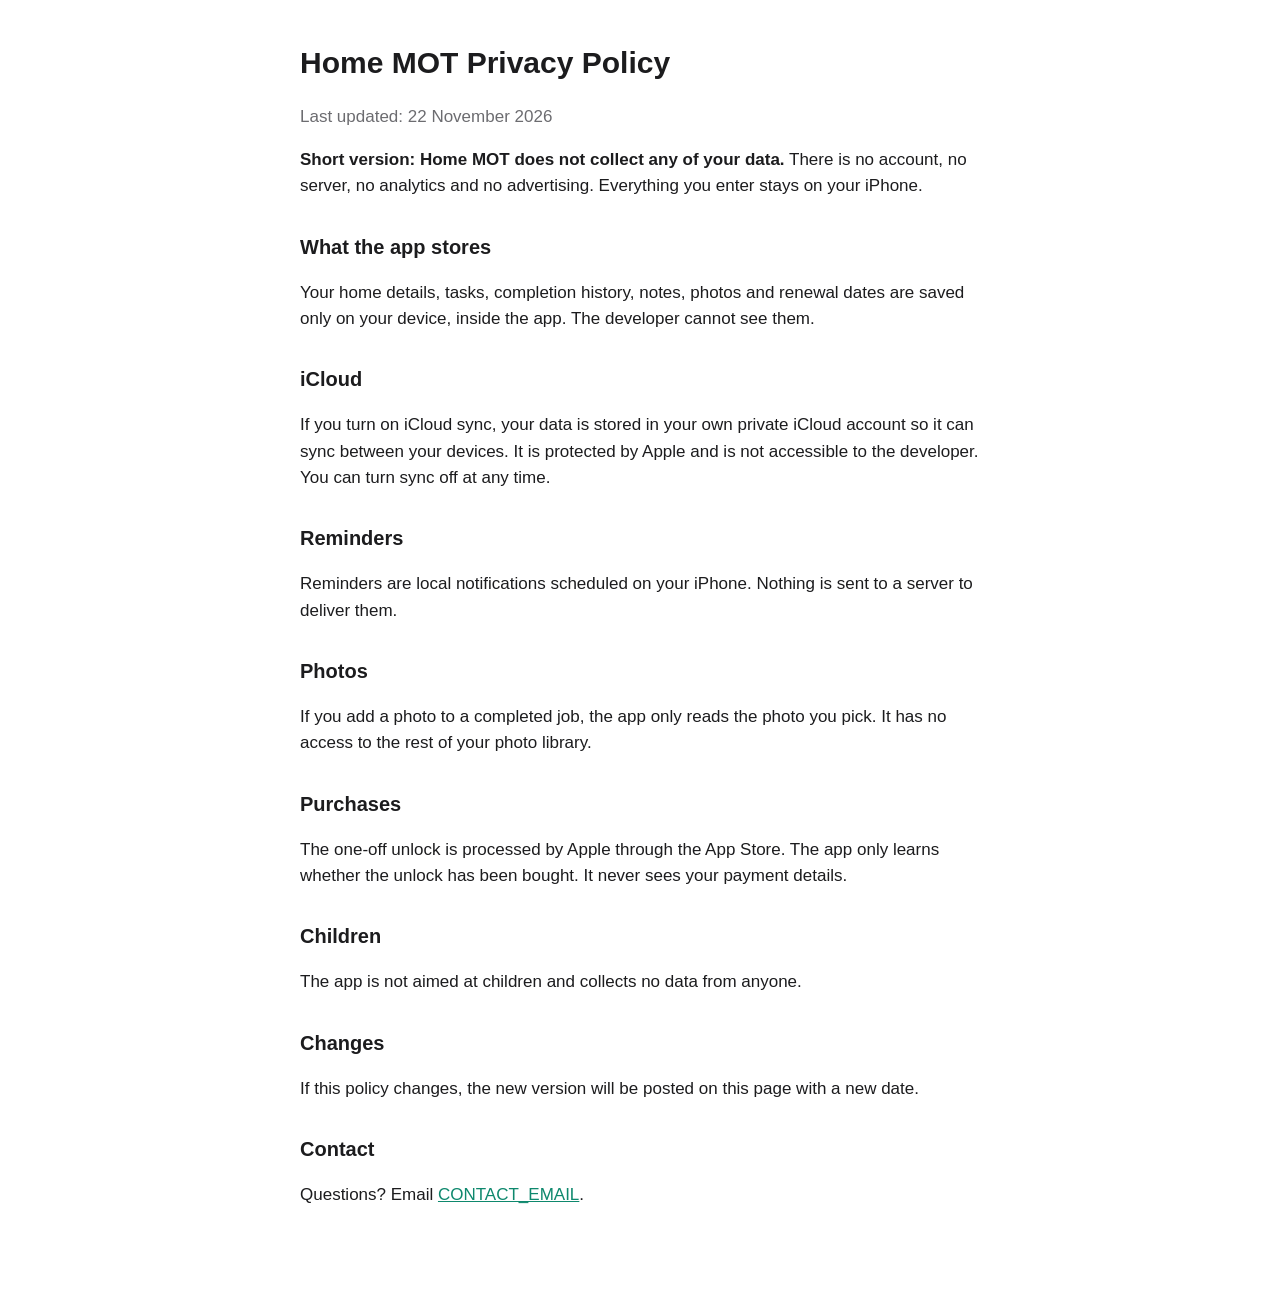
==== privacy.html @ 660ad1a9 "Add files via upload" ====
<!doctype html>
<html lang="en-GB">
<head>
<meta charset="utf-8">
<meta name="viewport" content="width=device-width, initial-scale=1">
<title>Home MOT Privacy Policy</title>
<style>
  :root { --bg: #ffffff; --text: #1c1c1e; --muted: #6c6c70; --accent: #0e886d; }
  @media (prefers-color-scheme: dark) {
    :root { --bg: #000000; --text: #f2f2f7; --muted: #a1a1a6; --accent: #3ece96; }
  }
  body { margin: 0; background: var(--bg); color: var(--text);
         font: 17px/1.55 -apple-system, BlinkMacSystemFont, "Segoe UI", sans-serif; }
  main { max-width: 680px; margin: 0 auto; padding: 40px 16px 64px; }
  h1 { font-size: 30px; margin: 0 0 4px; }
  h2 { font-size: 20px; margin: 32px 0 8px; }
  .muted { color: var(--muted); }
  a { color: var(--accent); }
</style>
</head>
<body>
<main>
  <h1>Home MOT Privacy Policy</h1>
  <p class="muted">Last updated: 22 November 2026</p>

  <p><strong>Short version: Home MOT does not collect any of your data.</strong>
  There is no account, no server, no analytics and no advertising. Everything you
  enter stays on your iPhone.</p>

  <h2>What the app stores</h2>
  <p>Your home details, tasks, completion history, notes, photos and renewal dates
  are saved only on your device, inside the app. The developer cannot see them.</p>

  <h2>iCloud</h2>
  <p>If you turn on iCloud sync, your data is stored in your own private iCloud
  account so it can sync between your devices. It is protected by Apple and
  is not accessible to the developer. You can turn sync off at any time.</p>

  <h2>Reminders</h2>
  <p>Reminders are local notifications scheduled on your iPhone. Nothing is sent
  to a server to deliver them.</p>

  <h2>Photos</h2>
  <p>If you add a photo to a completed job, the app only reads the photo you pick.
  It has no access to the rest of your photo library.</p>

  <h2>Purchases</h2>
  <p>The one-off unlock is processed by Apple through the App Store. The app only
  learns whether the unlock has been bought. It never sees your payment details.</p>

  <h2>Children</h2>
  <p>The app is not aimed at children and collects no data from anyone.</p>

  <h2>Changes</h2>
  <p>If this policy changes, the new version will be posted on this page with a
  new date.</p>

  <h2>Contact</h2>
  <p>Questions? Email <a href="mailto:CONTACT_EMAIL">CONTACT_EMAIL</a>.</p>
</main>
</body>
</html>
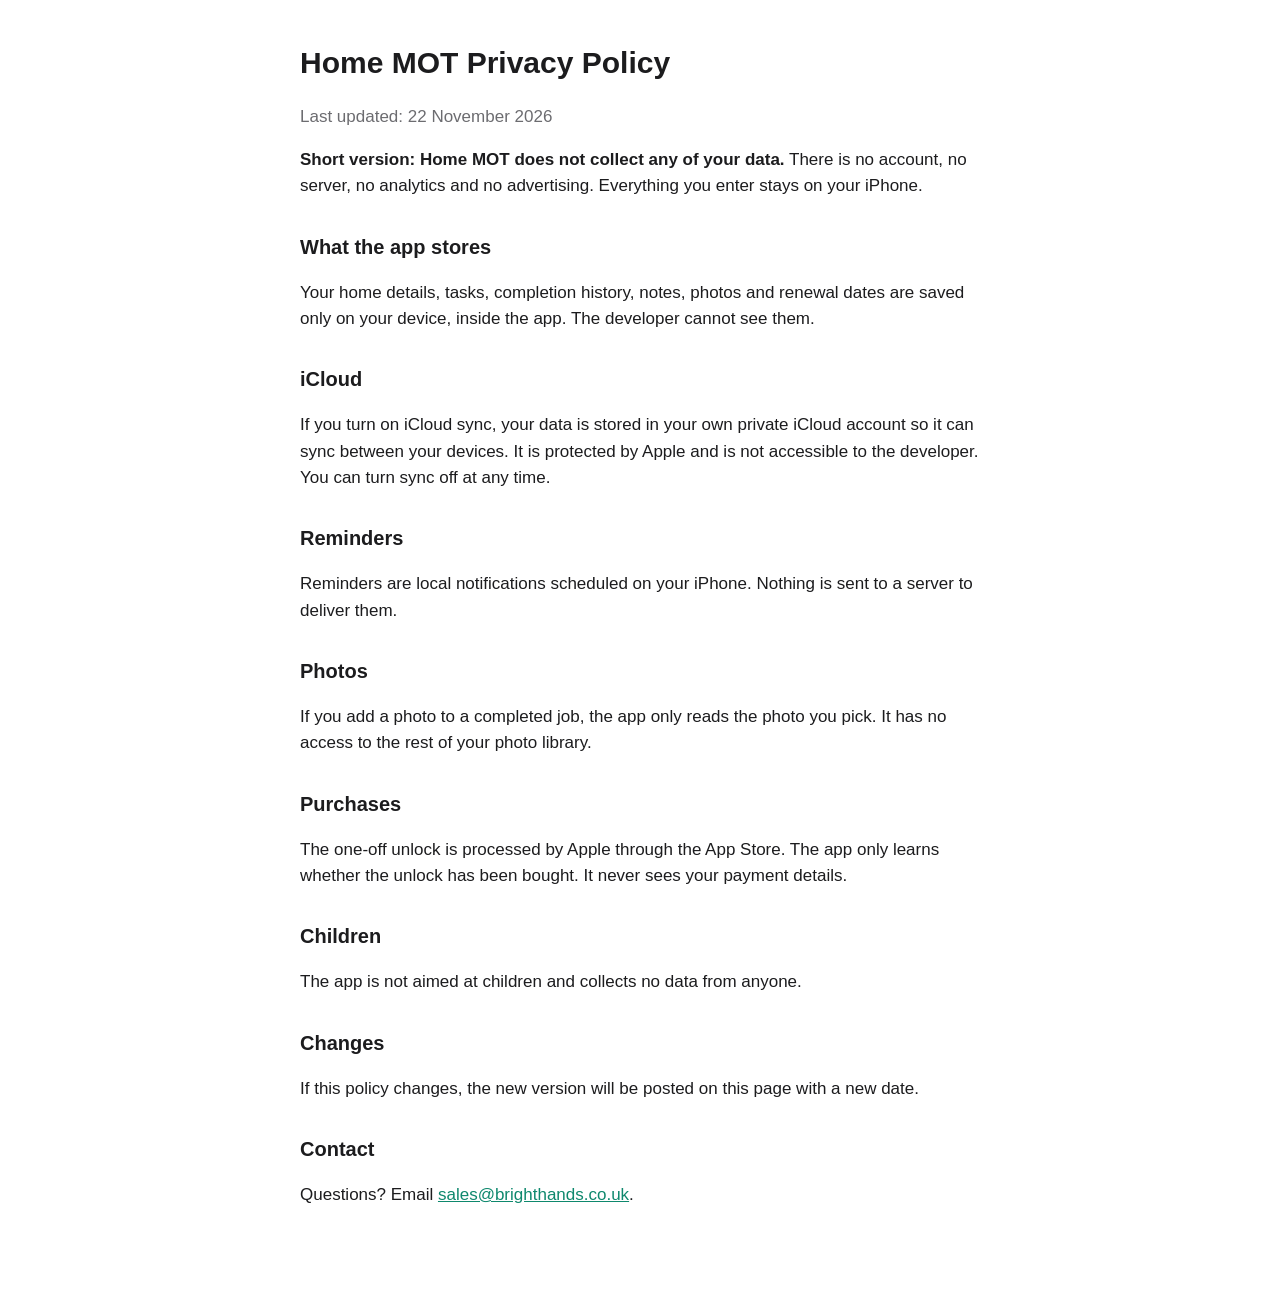
==== commit 14ae9ead: "Add files via upload" ====
--- a/privacy.html
+++ b/privacy.html
@@ -56,7 +56,7 @@
   new date.</p>
 
   <h2>Contact</h2>
-  <p>Questions? Email <a href="mailto:CONTACT_EMAIL">CONTACT_EMAIL</a>.</p>
+  <p>Questions? Email <a href="mailto:sales@brighthands.co.uk">sales@brighthands.co.uk</a>.</p>
 </main>
 </body>
 </html>
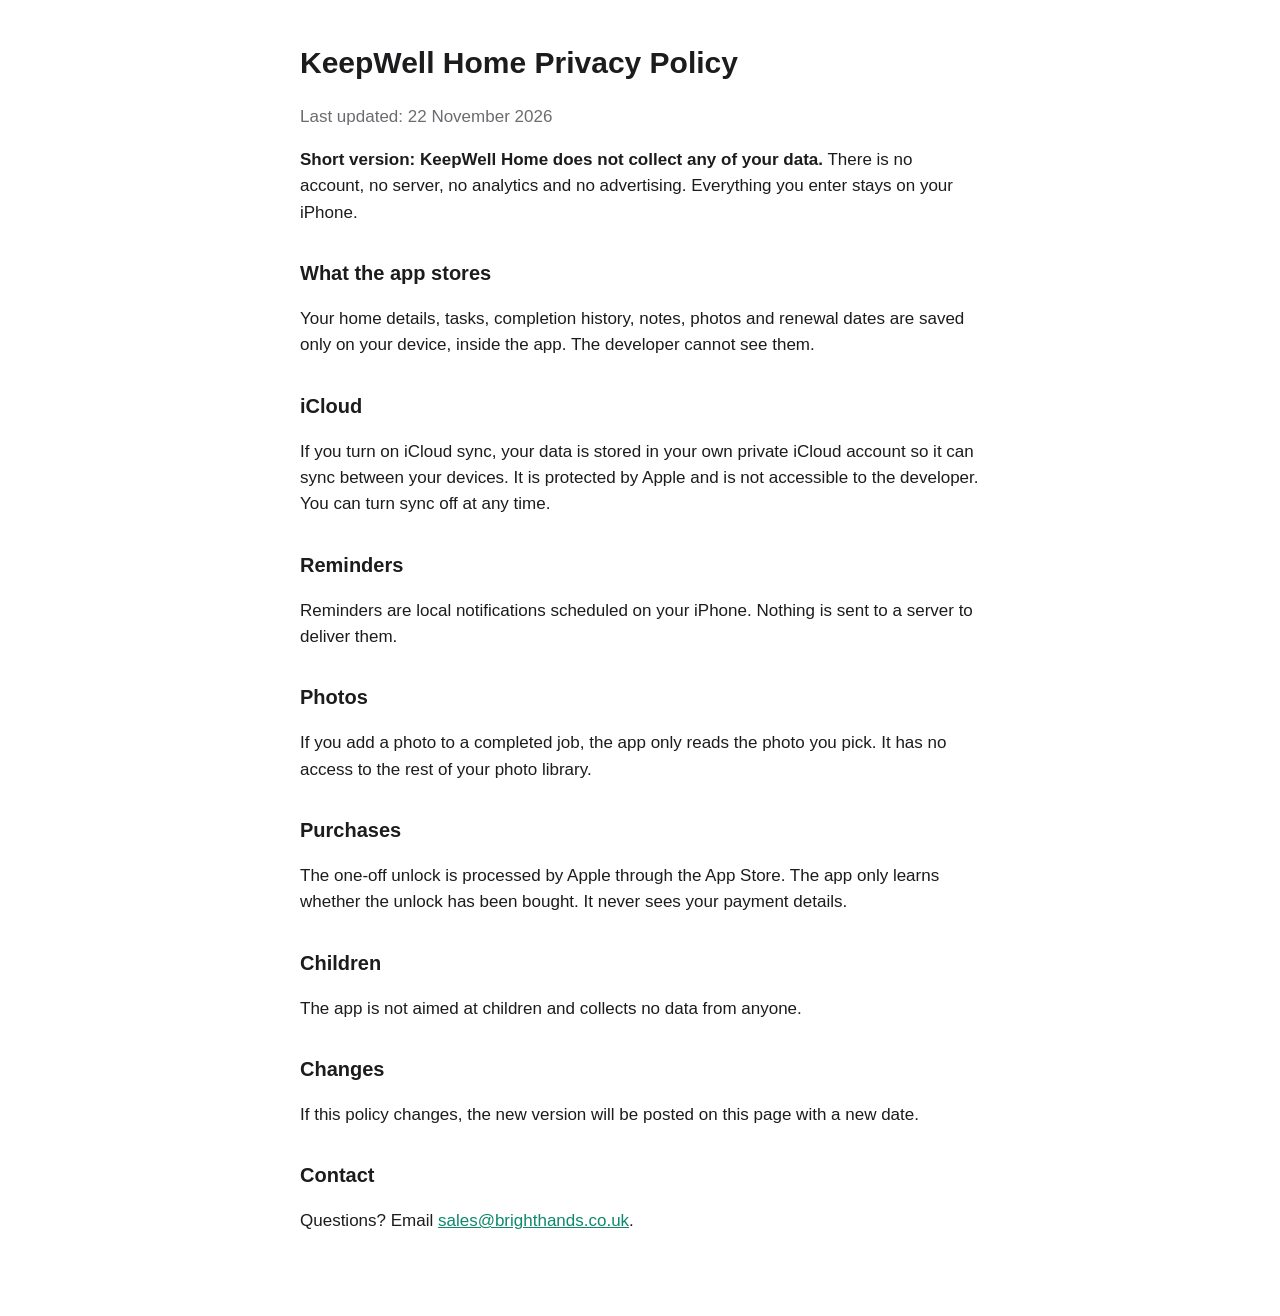
==== commit cd091aac: "Add files via upload" ====
--- a/privacy.html
+++ b/privacy.html
@@ -3,7 +3,7 @@
 <head>
 <meta charset="utf-8">
 <meta name="viewport" content="width=device-width, initial-scale=1">
-<title>Home MOT Privacy Policy</title>
+<title>KeepWell Home Privacy Policy</title>
 <style>
   :root { --bg: #ffffff; --text: #1c1c1e; --muted: #6c6c70; --accent: #0e886d; }
   @media (prefers-color-scheme: dark) {
@@ -20,10 +20,10 @@
 </head>
 <body>
 <main>
-  <h1>Home MOT Privacy Policy</h1>
+  <h1>KeepWell Home Privacy Policy</h1>
   <p class="muted">Last updated: 22 November 2026</p>
 
-  <p><strong>Short version: Home MOT does not collect any of your data.</strong>
+  <p><strong>Short version: KeepWell Home does not collect any of your data.</strong>
   There is no account, no server, no analytics and no advertising. Everything you
   enter stays on your iPhone.</p>
 
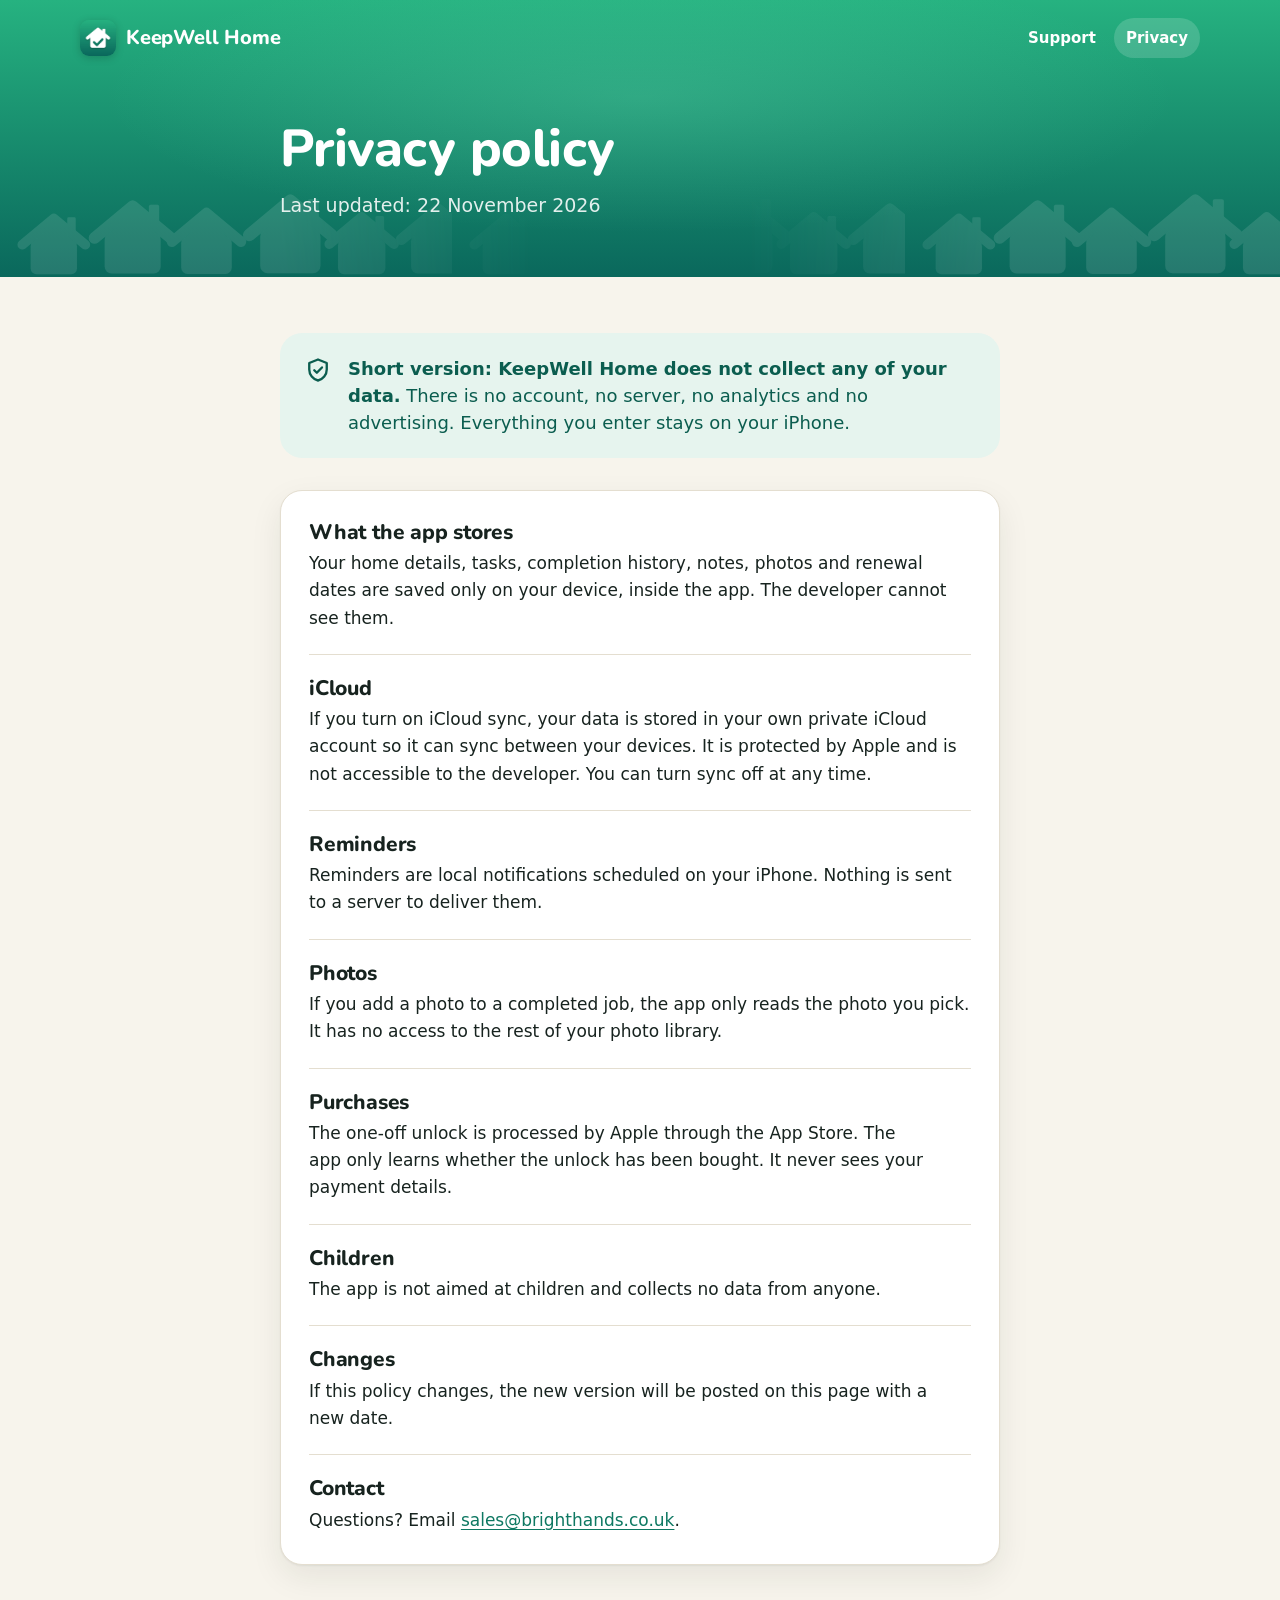
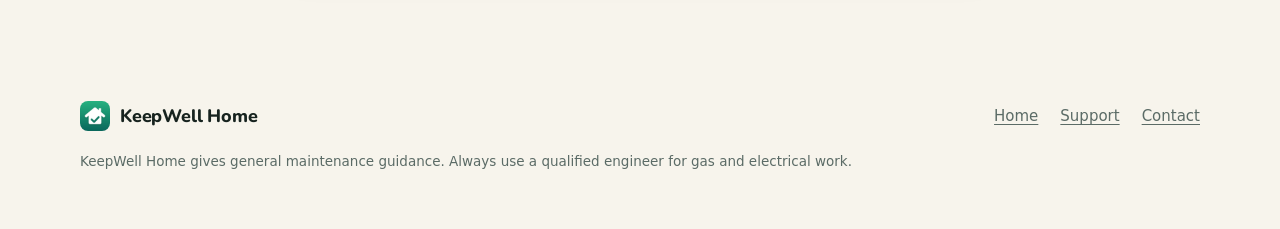
==== commit b57606ed: "Redesign the website in the app's branding New home page with the house mark, the app's greens, a se" ====
--- a/privacy.html
+++ b/privacy.html
@@ -3,60 +3,94 @@
 <head>
 <meta charset="utf-8">
 <meta name="viewport" content="width=device-width, initial-scale=1">
-<title>KeepWell Home Privacy Policy</title>
-<style>
-  :root { --bg: #ffffff; --text: #1c1c1e; --muted: #6c6c70; --accent: #0e886d; }
-  @media (prefers-color-scheme: dark) {
-    :root { --bg: #000000; --text: #f2f2f7; --muted: #a1a1a6; --accent: #3ece96; }
-  }
-  body { margin: 0; background: var(--bg); color: var(--text);
-         font: 17px/1.55 -apple-system, BlinkMacSystemFont, "Segoe UI", sans-serif; }
-  main { max-width: 680px; margin: 0 auto; padding: 40px 16px 64px; }
-  h1 { font-size: 30px; margin: 0 0 4px; }
-  h2 { font-size: 20px; margin: 32px 0 8px; }
-  .muted { color: var(--muted); }
-  a { color: var(--accent); }
-</style>
+<title>Privacy policy: KeepWell Home</title>
+<meta name="description" content="KeepWell Home does not collect any of your data. No account, no server, no analytics and no advertising.">
+<meta name="theme-color" content="#26b280">
+<link rel="icon" href="assets/favicon-32.png" sizes="32x32">
+<link rel="apple-touch-icon" href="assets/apple-touch-icon.png">
+<meta property="og:title" content="KeepWell Home Privacy Policy">
+<meta property="og:image" content="https://keepwellhome.co.uk/assets/og.jpg">
+<link rel="preconnect" href="https://fonts.googleapis.com">
+<link rel="preconnect" href="https://fonts.gstatic.com" crossorigin>
+<link rel="stylesheet" href="https://fonts.googleapis.com/css2?family=Nunito:wght@700;800&display=swap">
+<link rel="stylesheet" href="assets/site.css">
 </head>
 <body>
+
+<header class="topbar">
+  <div class="wrap">
+    <a class="brand" href="./"><img src="assets/apple-touch-icon.png" alt=""><span>KeepWell Home</span></a>
+    <nav class="nav" aria-label="Main">
+      <a href="support.html">Support</a>
+      <a href="privacy.html" aria-current="page">Privacy</a>
+    </nav>
+  </div>
+</header>
+
 <main>
-  <h1>KeepWell Home Privacy Policy</h1>
-  <p class="muted">Last updated: 22 November 2026</p>
+  <div class="band page-band">
+    <div class="narrow">
+      <h1 class="rise">Privacy policy</h1>
+      <p class="rise d1">Last updated: 22 November 2026</p>
+    </div>
+  </div>
 
-  <p><strong>Short version: KeepWell Home does not collect any of your data.</strong>
-  There is no account, no server, no analytics and no advertising. Everything you
-  enter stays on your iPhone.</p>
+  <div class="doc">
+    <div class="narrow">
+      <div class="summary">
+        <svg viewBox="0 0 24 24" fill="none" stroke="currentColor" stroke-width="2" stroke-linecap="round" stroke-linejoin="round" aria-hidden="true"><path d="M12 3 4.5 6v5.5c0 4.6 3.2 8.4 7.5 9.5 4.3-1.1 7.5-4.9 7.5-9.5V6z"/><path d="m8.8 12.2 2.2 2.2 4.4-4.6"/></svg>
+        <p style="margin:0"><strong>Short version: KeepWell Home does not collect any of your data.</strong> There is no account, no server, no analytics and no advertising. Everything you enter stays on your iPhone.</p>
+      </div>
 
-  <h2>What the app stores</h2>
-  <p>Your home details, tasks, completion history, notes, photos and renewal dates
-  are saved only on your device, inside the app. The developer cannot see them.</p>
+      <div class="card">
+        <section>
+          <h2>What the app stores</h2>
+          <p>Your home details, tasks, completion history, notes, photos and renewal dates are saved only on your device, inside the app. The developer cannot see them.</p>
+        </section>
+        <section>
+          <h2>iCloud</h2>
+          <p>If you turn on iCloud sync, your data is stored in your own private iCloud account so it can sync between your devices. It is protected by Apple and is not accessible to the developer. You can turn sync off at any time.</p>
+        </section>
+        <section>
+          <h2>Reminders</h2>
+          <p>Reminders are local notifications scheduled on your iPhone. Nothing is sent to a server to deliver them.</p>
+        </section>
+        <section>
+          <h2>Photos</h2>
+          <p>If you add a photo to a completed job, the app only reads the photo you pick. It has no access to the rest of your photo library.</p>
+        </section>
+        <section>
+          <h2>Purchases</h2>
+          <p>The one-off unlock is processed by Apple through the App Store. The app only learns whether the unlock has been bought. It never sees your payment details.</p>
+        </section>
+        <section>
+          <h2>Children</h2>
+          <p>The app is not aimed at children and collects no data from anyone.</p>
+        </section>
+        <section>
+          <h2>Changes</h2>
+          <p>If this policy changes, the new version will be posted on this page with a new date.</p>
+        </section>
+        <section>
+          <h2>Contact</h2>
+          <p>Questions? Email <a href="mailto:sales@brighthands.co.uk">sales@brighthands.co.uk</a>.</p>
+        </section>
+      </div>
+    </div>
+  </div>
+</main>
 
-  <h2>iCloud</h2>
-  <p>If you turn on iCloud sync, your data is stored in your own private iCloud
-  account so it can sync between your devices. It is protected by Apple and
-  is not accessible to the developer. You can turn sync off at any time.</p>
+<footer class="footer">
+  <div class="wrap">
+    <a class="brand" href="./"><img src="assets/apple-touch-icon.png" alt=""><span>KeepWell Home</span></a>
+    <nav aria-label="Footer">
+      <a href="./">Home</a>
+      <a href="support.html">Support</a>
+      <a href="mailto:sales@brighthands.co.uk">Contact</a>
+    </nav>
+    <p class="small">KeepWell Home gives general maintenance guidance. Always use a qualified engineer for gas and electrical work.</p>
+  </div>
+</footer>
 
-  <h2>Reminders</h2>
-  <p>Reminders are local notifications scheduled on your iPhone. Nothing is sent
-  to a server to deliver them.</p>
-
-  <h2>Photos</h2>
-  <p>If you add a photo to a completed job, the app only reads the photo you pick.
-  It has no access to the rest of your photo library.</p>
-
-  <h2>Purchases</h2>
-  <p>The one-off unlock is processed by Apple through the App Store. The app only
-  learns whether the unlock has been bought. It never sees your payment details.</p>
-
-  <h2>Children</h2>
-  <p>The app is not aimed at children and collects no data from anyone.</p>
-
-  <h2>Changes</h2>
-  <p>If this policy changes, the new version will be posted on this page with a
-  new date.</p>
-
-  <h2>Contact</h2>
-  <p>Questions? Email <a href="mailto:sales@brighthands.co.uk">sales@brighthands.co.uk</a>.</p>
-</main>
 </body>
 </html>
--- a/assets/site.css
+++ b/assets/site.css
@@ -0,0 +1,287 @@
+/* KeepWell Home: shared styles for keepwellhome.co.uk
+   Colours come from the app icon; headings use SF Rounded on Apple devices
+   (ui-rounded) to match the app and the App Store header, with Nunito elsewhere. */
+
+:root {
+  --green-1: #26b280;
+  --green-2: #0a685c;
+  --green-ink: #0e7862;
+  --accent: #0e7862;
+  --paper: #f7f4ec;
+  --card: #ffffff;
+  --ink: #17231f;
+  --muted: #5b6b66;
+  --line: #e4ded0;
+  --chip: #e6f4ee;
+  --chip-ink: #0b5d4f;
+  --shadow: 0 1px 2px rgba(23, 35, 31, .06), 0 12px 32px rgba(23, 35, 31, .08);
+  --round: ui-rounded, "Nunito", "SF Pro Rounded", system-ui, sans-serif;
+  --text: -apple-system, BlinkMacSystemFont, system-ui, "Segoe UI", Roboto, sans-serif;
+  --radius: 22px;
+  color-scheme: light dark;
+}
+
+@media (prefers-color-scheme: dark) {
+  :root {
+    --accent: #3ece96;
+    --paper: #0d1513;
+    --card: #15201d;
+    --ink: #eef3f1;
+    --muted: #9db0aa;
+    --line: #23332e;
+    --chip: #183a31;
+    --chip-ink: #8fe3c2;
+    --shadow: 0 1px 2px rgba(0, 0, 0, .4), 0 12px 32px rgba(0, 0, 0, .35);
+  }
+}
+
+*, *::before, *::after { box-sizing: border-box; }
+
+html { -webkit-text-size-adjust: 100%; }
+
+body {
+  margin: 0;
+  background: var(--paper);
+  color: var(--ink);
+  font: 17px/1.6 var(--text);
+  -webkit-font-smoothing: antialiased;
+}
+
+img { max-width: 100%; display: block; }
+
+a { color: var(--accent); text-underline-offset: 3px; }
+a:hover { text-decoration-thickness: 2px; }
+
+:focus-visible { outline: 3px solid var(--green-1); outline-offset: 3px; border-radius: 6px; }
+
+h1, h2, h3 { font-family: var(--round); line-height: 1.12; letter-spacing: -.01em; margin: 0; text-wrap: balance; }
+p { text-wrap: pretty; }
+
+.wrap { width: min(1120px, 100% - 32px); margin-inline: auto; }
+.narrow { width: min(720px, 100% - 32px); margin-inline: auto; }
+
+/* ---------- Top bar ---------- */
+
+.topbar {
+  position: absolute; inset: 0 0 auto 0; z-index: 5;
+  padding-block: 18px;
+}
+.topbar .wrap { display: flex; align-items: center; justify-content: space-between; gap: 16px; }
+
+.brand {
+  display: inline-flex; align-items: center; gap: 10px;
+  color: #fff; text-decoration: none;
+  font: 800 20px/1 var(--round); letter-spacing: -.01em;
+}
+.brand img { width: 36px; height: 36px; border-radius: 9px; box-shadow: 0 2px 8px rgba(0, 0, 0, .18); }
+
+.nav { display: flex; gap: 6px; }
+.nav a {
+  color: #fff; text-decoration: none; font-weight: 600; font-size: 15px;
+  padding: 8px 12px; border-radius: 999px;
+}
+.nav a:hover, .nav a[aria-current="page"] { background: rgba(255, 255, 255, .16); }
+
+/* ---------- Green band (hero and page titles) ---------- */
+
+.band {
+  position: relative; overflow: hidden; isolation: isolate;
+  color: #fff;
+  background:
+    radial-gradient(60% 70% at 50% 35%, rgba(120, 230, 190, .22), transparent 70%),
+    linear-gradient(180deg, var(--green-1), var(--green-2));
+}
+/* A quiet row of homes along the bottom, as on the App Store header. */
+.band::after {
+  content: ""; position: absolute; inset: auto 0 0 0; height: 150px; z-index: -1;
+  background: url("street.svg") repeat-x left bottom / auto 150px;
+  opacity: .11;
+  -webkit-mask: linear-gradient(90deg, #000 0 22%, transparent 42% 58%, #000 78%);
+          mask: linear-gradient(90deg, #000 0 22%, transparent 42% 58%, #000 78%);
+}
+
+.hero { padding: 112px 0 0; }
+.hero .wrap {
+  display: grid; grid-template-columns: 1.05fr .95fr; align-items: end; gap: 48px;
+}
+.hero-copy { padding-bottom: 96px; }
+.hero h1 { font-size: clamp(42px, 6.4vw, 76px); font-weight: 800; letter-spacing: -.02em; }
+.hero .lede { font-size: clamp(18px, 2vw, 21px); line-height: 1.5; margin: 20px 0 30px; max-width: 30ch; color: rgba(255, 255, 255, .92); }
+
+.mark { width: 84px; height: auto; margin-bottom: 22px; filter: drop-shadow(0 6px 10px rgba(0, 40, 30, .25)); }
+
+.store {
+  display: inline-flex; align-items: center; gap: 12px;
+  background: #fff; color: var(--green-2); text-decoration: none;
+  padding: 12px 20px 12px 16px; border-radius: 999px;
+  font-weight: 700; box-shadow: 0 8px 24px rgba(0, 40, 30, .25);
+}
+.store svg { width: 22px; height: 22px; flex: none; }
+.store small { display: block; font-weight: 600; font-size: 12px; opacity: .75; letter-spacing: .02em; text-transform: uppercase; }
+.store span { line-height: 1.2; }
+.store-note { margin: 14px 0 0; font-size: 14px; color: rgba(255, 255, 255, .8); }
+
+.phone {
+  justify-self: center; width: min(340px, 82vw);
+  border-radius: 44px 44px 0 0; overflow: hidden;
+  border: 10px solid #0d1915; border-bottom: 0;
+  background: #0d1915;
+  box-shadow: 0 30px 60px rgba(0, 30, 24, .35);
+  transform: translateY(6px);
+}
+.phone img { width: 100%; height: auto; border-radius: 34px 34px 0 0; aspect-ratio: 600 / 1000; object-fit: cover; object-position: top; }
+
+.page-band { padding: 120px 0 56px; }
+.page-band h1 { font-size: clamp(34px, 5vw, 52px); font-weight: 800; }
+.page-band p { margin: 12px 0 0; color: rgba(255, 255, 255, .88); font-size: 19px; }
+
+/* ---------- Sections ---------- */
+
+section { padding: 88px 0; }
+.eyebrow {
+  display: inline-block; font: 700 13px/1 var(--text); letter-spacing: .12em; text-transform: uppercase;
+  color: var(--accent); margin-bottom: 14px;
+}
+.section-title { font-size: clamp(30px, 4vw, 44px); font-weight: 800; max-width: 22ch; }
+.section-intro { color: var(--muted); font-size: 19px; max-width: 56ch; margin: 16px 0 0; }
+
+/* The year: seasonal jobs from the app's task library. */
+.year { margin-top: 44px; background: var(--card); border: 1px solid var(--line); border-radius: var(--radius); box-shadow: var(--shadow); padding: 28px; }
+.months { list-style: none; margin: 0; padding: 0; display: grid; grid-template-columns: repeat(12, 1fr); gap: 8px; }
+.months li { min-height: 190px; border-radius: 14px; padding: 12px 8px; background: color-mix(in srgb, var(--paper) 70%, transparent); }
+.months li.has-jobs { background: var(--chip); }
+.months h3 { font: 800 14px/1 var(--round); letter-spacing: .04em; text-transform: uppercase; color: var(--muted); margin-bottom: 10px; }
+.months li.has-jobs h3 { color: var(--chip-ink); }
+.months p { margin: 0 0 8px; font-size: 13.5px; line-height: 1.3; color: var(--chip-ink); font-weight: 600; }
+.every {
+  display: flex; flex-wrap: wrap; gap: 8px 22px; align-items: center;
+  margin-top: 20px; padding-top: 18px; border-top: 1px dashed var(--line); color: var(--muted); font-size: 15px;
+}
+.every strong { color: var(--ink); font-family: var(--round); }
+
+/* Features */
+.features { display: grid; gap: 96px; margin-top: 64px; }
+.feature { display: grid; grid-template-columns: 1fr 1fr; gap: 64px; align-items: center; }
+.feature:nth-child(even) .shot { order: 2; }
+.feature h3 { font-size: clamp(26px, 3vw, 34px); font-weight: 800; }
+.feature p { color: var(--muted); font-size: 18px; margin: 14px 0 0; max-width: 44ch; }
+.feature ul { margin: 18px 0 0; padding: 0; list-style: none; display: grid; gap: 10px; }
+.feature li { display: flex; gap: 12px; align-items: baseline; }
+.feature li::before {
+  content: ""; flex: none; width: 18px; height: 18px; border-radius: 50%; transform: translateY(3px);
+  background: var(--chip) url("data:image/svg+xml,%3Csvg xmlns='http://www.w3.org/2000/svg' viewBox='0 0 24 24'%3E%3Cpath d='M6.5 12.5l3.5 3.5 7.5-8' fill='none' stroke='%230e7862' stroke-width='3' stroke-linecap='round' stroke-linejoin='round'/%3E%3C/svg%3E") center / 14px no-repeat;
+}
+.shot {
+  justify-self: center; width: min(300px, 78vw);
+  border-radius: 38px; padding: 9px; background: #0d1915;
+  box-shadow: var(--shadow), 0 24px 48px rgba(23, 35, 31, .14);
+}
+.shot img { width: 100%; height: auto; border-radius: 30px; }
+
+/* Promise band */
+.promise { background: var(--card); border-block: 1px solid var(--line); }
+.promise .wrap { display: grid; grid-template-columns: repeat(3, 1fr); gap: 32px; }
+.promise h3 { font-size: 22px; font-weight: 800; margin-bottom: 8px; }
+.promise p { margin: 0; color: var(--muted); }
+.promise .icon {
+  width: 48px; height: 48px; border-radius: 14px; display: grid; place-items: center;
+  background: var(--chip); color: var(--chip-ink); margin-bottom: 16px;
+}
+.promise .icon svg { width: 26px; height: 26px; }
+
+/* Closing call to action */
+.cta { text-align: center; }
+.cta .band { border-radius: 32px; padding: 72px 24px 120px; }
+.cta h2 { font-size: clamp(32px, 4.5vw, 50px); font-weight: 800; }
+.cta p { color: rgba(255, 255, 255, .9); font-size: 19px; margin: 14px auto 28px; max-width: 46ch; }
+
+/* ---------- Text pages (support, privacy) ---------- */
+
+.doc { padding: 56px 0 88px; }
+.summary {
+  display: flex; gap: 16px; align-items: flex-start;
+  background: var(--chip); color: var(--chip-ink); border-radius: var(--radius);
+  padding: 22px 24px; font-size: 18px; line-height: 1.5; margin-bottom: 32px;
+}
+.summary svg { width: 28px; height: 28px; flex: none; margin-top: 1px; }
+.summary strong { color: inherit; }
+
+.card {
+  background: var(--card); border: 1px solid var(--line); border-radius: var(--radius);
+  box-shadow: var(--shadow); padding: 8px 28px;
+}
+.card + .card { margin-top: 20px; }
+.card section { padding: 22px 0; border-top: 1px solid var(--line); }
+.card section:first-child { border-top: 0; }
+.card h2 { font-size: 21px; font-weight: 800; margin-bottom: 6px; }
+.card p { margin: 0; color: var(--ink); }
+.card p + p { margin-top: 10px; }
+.muted { color: var(--muted); }
+
+.contact {
+  display: grid; grid-template-columns: auto 1fr; gap: 18px; align-items: center;
+  background: var(--card); border: 1px solid var(--line); border-radius: var(--radius); box-shadow: var(--shadow);
+  padding: 24px 28px; margin-bottom: 20px;
+}
+.contact .icon { width: 52px; height: 52px; border-radius: 16px; display: grid; place-items: center; background: linear-gradient(180deg, var(--green-1), var(--green-2)); color: #fff; }
+.contact .icon svg { width: 26px; height: 26px; }
+.contact h2 { font-size: 21px; font-weight: 800; }
+.contact p { margin: 4px 0 0; color: var(--muted); }
+.contact a.button {
+  display: inline-block; margin-top: 12px; background: var(--green-ink); color: #fff; text-decoration: none;
+  font-weight: 700; padding: 10px 18px; border-radius: 999px;
+}
+@media (prefers-color-scheme: dark) { .contact a.button { background: #1f9e78; } }
+
+/* ---------- Footer ---------- */
+
+.footer { padding: 48px 0 56px; color: var(--muted); font-size: 15px; }
+.footer .wrap { display: flex; flex-wrap: wrap; gap: 20px 32px; align-items: center; justify-content: space-between; }
+.footer .brand { color: var(--ink); font-size: 18px; }
+.footer .brand img { width: 30px; height: 30px; border-radius: 8px; box-shadow: none; }
+.footer nav { display: flex; flex-wrap: wrap; gap: 8px 22px; }
+.footer nav a { color: var(--muted); }
+.footer .small { flex-basis: 100%; font-size: 13.5px; margin: 0; }
+
+/* ---------- Motion ---------- */
+
+@media (prefers-reduced-motion: no-preference) {
+  .rise { animation: rise .7s cubic-bezier(.2, .7, .2, 1) both; }
+  .rise.d1 { animation-delay: .08s; }
+  .rise.d2 { animation-delay: .16s; }
+  .rise.d3 { animation-delay: .24s; }
+  @keyframes rise { from { opacity: 0; transform: translateY(14px); } }
+  .phone.rise { animation-name: rise-phone; animation-duration: .9s; animation-delay: .2s; }
+  @keyframes rise-phone { from { opacity: 0; transform: translateY(60px); } }
+}
+
+/* ---------- Small screens ---------- */
+
+@media (max-width: 900px) {
+  .hero .wrap { grid-template-columns: 1fr; gap: 8px; text-align: center; }
+  .hero-copy { padding-bottom: 40px; }
+  .hero .lede { margin-inline: auto; }
+  .mark { margin-inline: auto; }
+  .months { grid-template-columns: 1fr; gap: 10px; }
+  .months li { min-height: 0; display: grid; grid-template-columns: 58px 1fr; align-items: baseline; padding: 14px 16px; }
+  .months li:not(.has-jobs) { display: none; }
+  .months h3 { margin: 0; }
+  .months p { grid-column: 2; margin: 0 0 4px; font-size: 15px; }
+  .months p:last-child { margin: 0; }
+  .feature, .feature:nth-child(even) { grid-template-columns: 1fr; gap: 32px; text-align: center; }
+  .feature:nth-child(even) .shot { order: 0; }
+  .feature p { margin-inline: auto; }
+  .feature ul { justify-content: center; text-align: left; }
+  .promise .wrap { grid-template-columns: 1fr; }
+}
+
+@media (max-width: 560px) {
+  body { font-size: 16px; }
+  section { padding: 64px 0; }
+  .nav a { padding: 8px 9px; font-size: 14px; }
+  .brand span { display: none; }
+  .year { padding: 14px; }
+  .card { padding: 4px 20px; }
+  .contact { grid-template-columns: 1fr; }
+  .cta .band { padding: 56px 20px 110px; border-radius: 26px; }
+}
